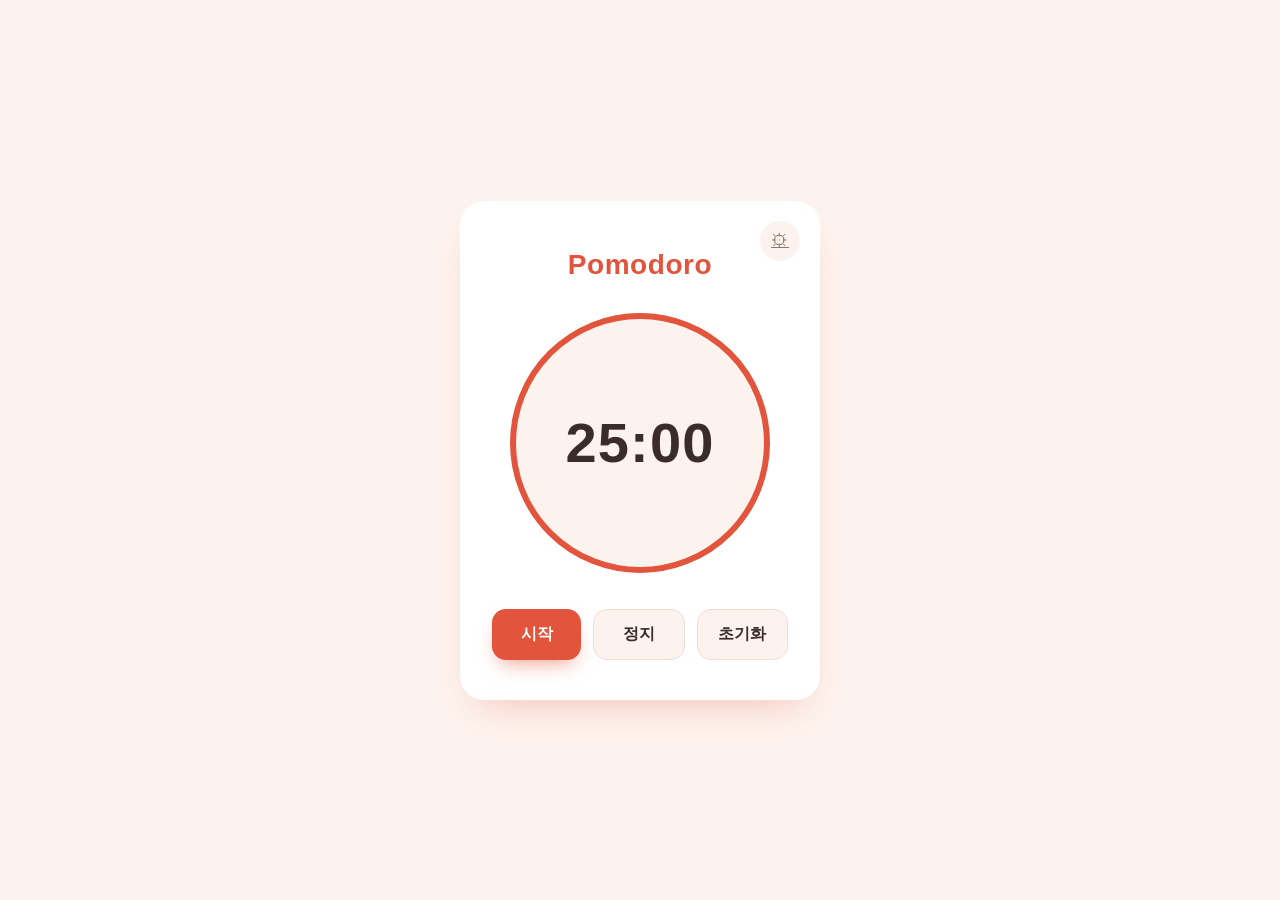
==== index.html @ 5eeb873b "INIT" ====
<!DOCTYPE html>
<html lang="ko">
<head>
  <meta charset="UTF-8" />
  <meta name="viewport" content="width=device-width, initial-scale=1.0" />
  <title>Pomodoro Timer</title>
  <link rel="stylesheet" href="index.css" />
</head>
<body>
  <main class="app">
    <a class="settings-btn" href="settings.html" aria-label="설정">
      <span class="settings-icon">⚙</span>
    </a>

    <h1>Pomodoro</h1>

    <div class="timer-display">
      <span class="time" id="time">25:00</span>
    </div>

    <div class="controls">
      <button class="btn btn-start" type="button" onclick="startTimer()">시작</button>
      <button class="btn btn-stop" type="button" onclick="stopTimer()">정지</button>
      <button class="btn btn-reset" type="button" onclick="resetTimer()">초기화</button>
    </div>
  </main>

  <script src="index.js"></script>
</body>
</html>
---- index.css ----
:root {
  --color-bg: #fdf3ee;
  --color-surface: #ffffff;
  --color-primary: #e2543b;
  --color-primary-dark: #c8402a;
  --color-text: #3a2c28;
  --color-text-muted: #8a7570;
  --color-border: #f0ddd4;
  --shadow-card: 0 20px 40px -20px rgba(226, 84, 59, 0.35);
  --radius-lg: 24px;
  --radius-md: 14px;
}

* {
  box-sizing: border-box;
}

body {
  margin: 0;
  min-height: 100vh;
  display: flex;
  align-items: center;
  justify-content: center;
  background: var(--color-bg);
  font-family: "Pretendard", "Apple SD Gothic Neo", "Segoe UI", sans-serif;
  color: var(--color-text);
}

.app {
  position: relative;
  width: 360px;
  max-width: 90vw;
  padding: 48px 32px 40px;
  background: var(--color-surface);
  border-radius: var(--radius-lg);
  box-shadow: var(--shadow-card);
  text-align: center;
}

h1 {
  margin: 0 0 32px;
  font-size: 1.75rem;
  font-weight: 700;
  letter-spacing: 0.02em;
  color: var(--color-primary);
}

.settings-btn {
  position: absolute;
  top: 20px;
  right: 20px;
  width: 40px;
  height: 40px;
  border: none;
  border-radius: 50%;
  background: var(--color-bg);
  color: var(--color-text-muted);
  font-size: 1.1rem;
  cursor: pointer;
  display: flex;
  align-items: center;
  justify-content: center;
  transition: background 0.2s ease, color 0.2s ease, transform 0.2s ease;
}

.settings-btn:hover {
  background: var(--color-border);
  color: var(--color-text);
  transform: rotate(30deg);
}

.timer-display {
  display: flex;
  align-items: center;
  justify-content: center;
  width: 260px;
  height: 260px;
  margin: 0 auto 36px;
  border-radius: 50%;
  background: var(--color-bg);
  border: 6px solid var(--color-primary);
}

.time {
  font-size: 3.5rem;
  font-weight: 700;
  font-variant-numeric: tabular-nums;
  letter-spacing: 0.02em;
}

.controls {
  display: flex;
  gap: 12px;
  justify-content: center;
}

.btn {
  flex: 1;
  padding: 14px 0;
  border: none;
  border-radius: var(--radius-md);
  font-size: 1rem;
  font-weight: 600;
  cursor: pointer;
  transition: transform 0.15s ease, box-shadow 0.15s ease, opacity 0.15s ease;
}

.btn:active {
  transform: scale(0.96);
}

.btn-start {
  background: var(--color-primary);
  color: #fff;
  box-shadow: 0 10px 20px -8px rgba(226, 84, 59, 0.6);
}

.btn-start:hover {
  background: var(--color-primary-dark);
}

.btn-stop,
.btn-reset {
  background: var(--color-bg);
  color: var(--color-text);
  border: 1px solid var(--color-border);
}

.btn-stop:hover,
.btn-reset:hover {
  background: var(--color-border);
}
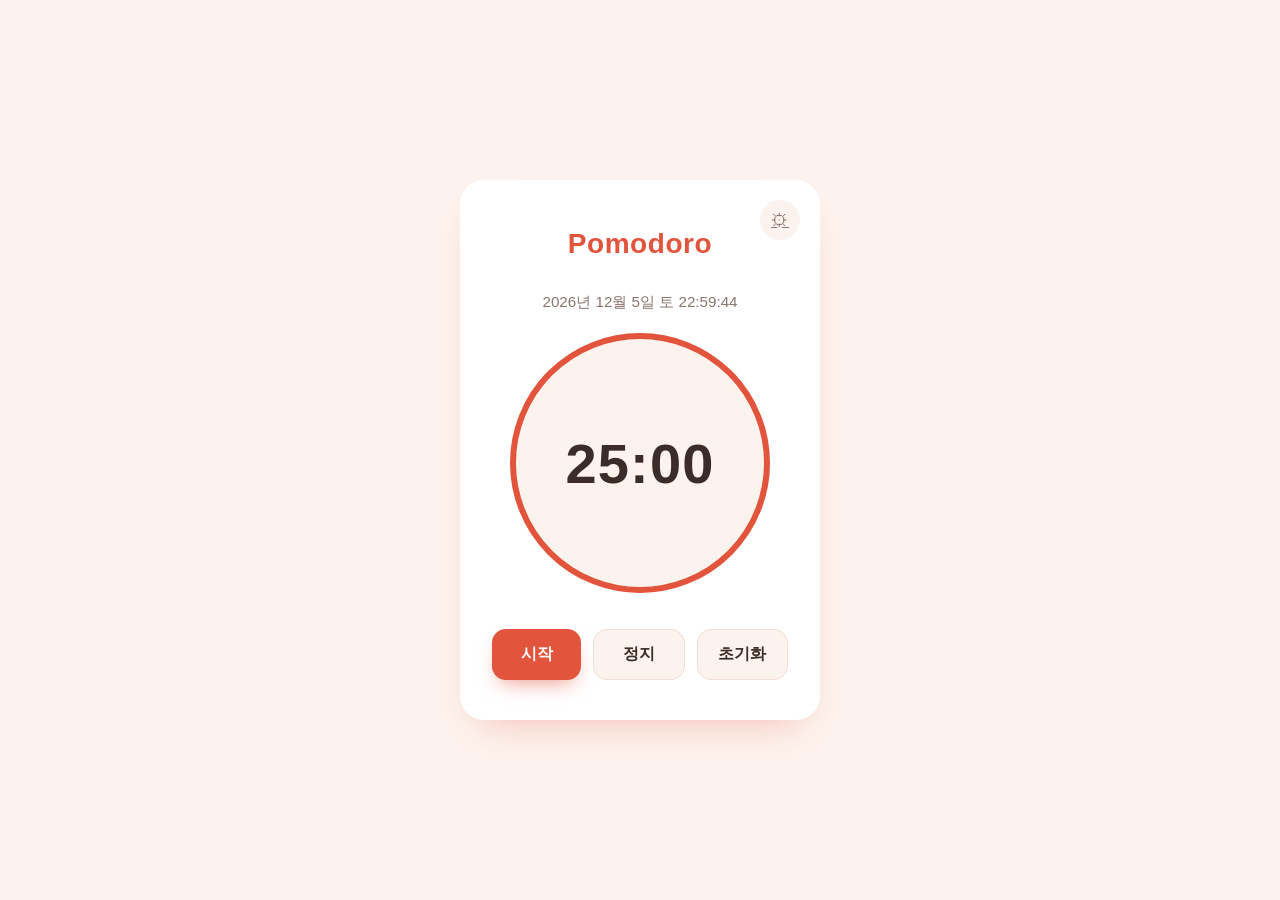
==== commit 576ee743: "클로드 권한설정 + 현재시간표기" ====
--- a/index.html
+++ b/index.html
@@ -14,6 +14,8 @@
 
     <h1>Pomodoro</h1>
 
+    <div class="current-time" id="currentTime"></div>
+
     <div class="timer-display">
       <span class="time" id="time">25:00</span>
     </div>
--- a/index.css
+++ b/index.css
@@ -69,6 +69,14 @@
   transform: rotate(30deg);
 }
 
+.current-time {
+  margin: 0 0 20px;
+  font-size: 0.95rem;
+  font-weight: 500;
+  color: var(--color-text-muted);
+  font-variant-numeric: tabular-nums;
+}
+
 .timer-display {
   display: flex;
   align-items: center;
